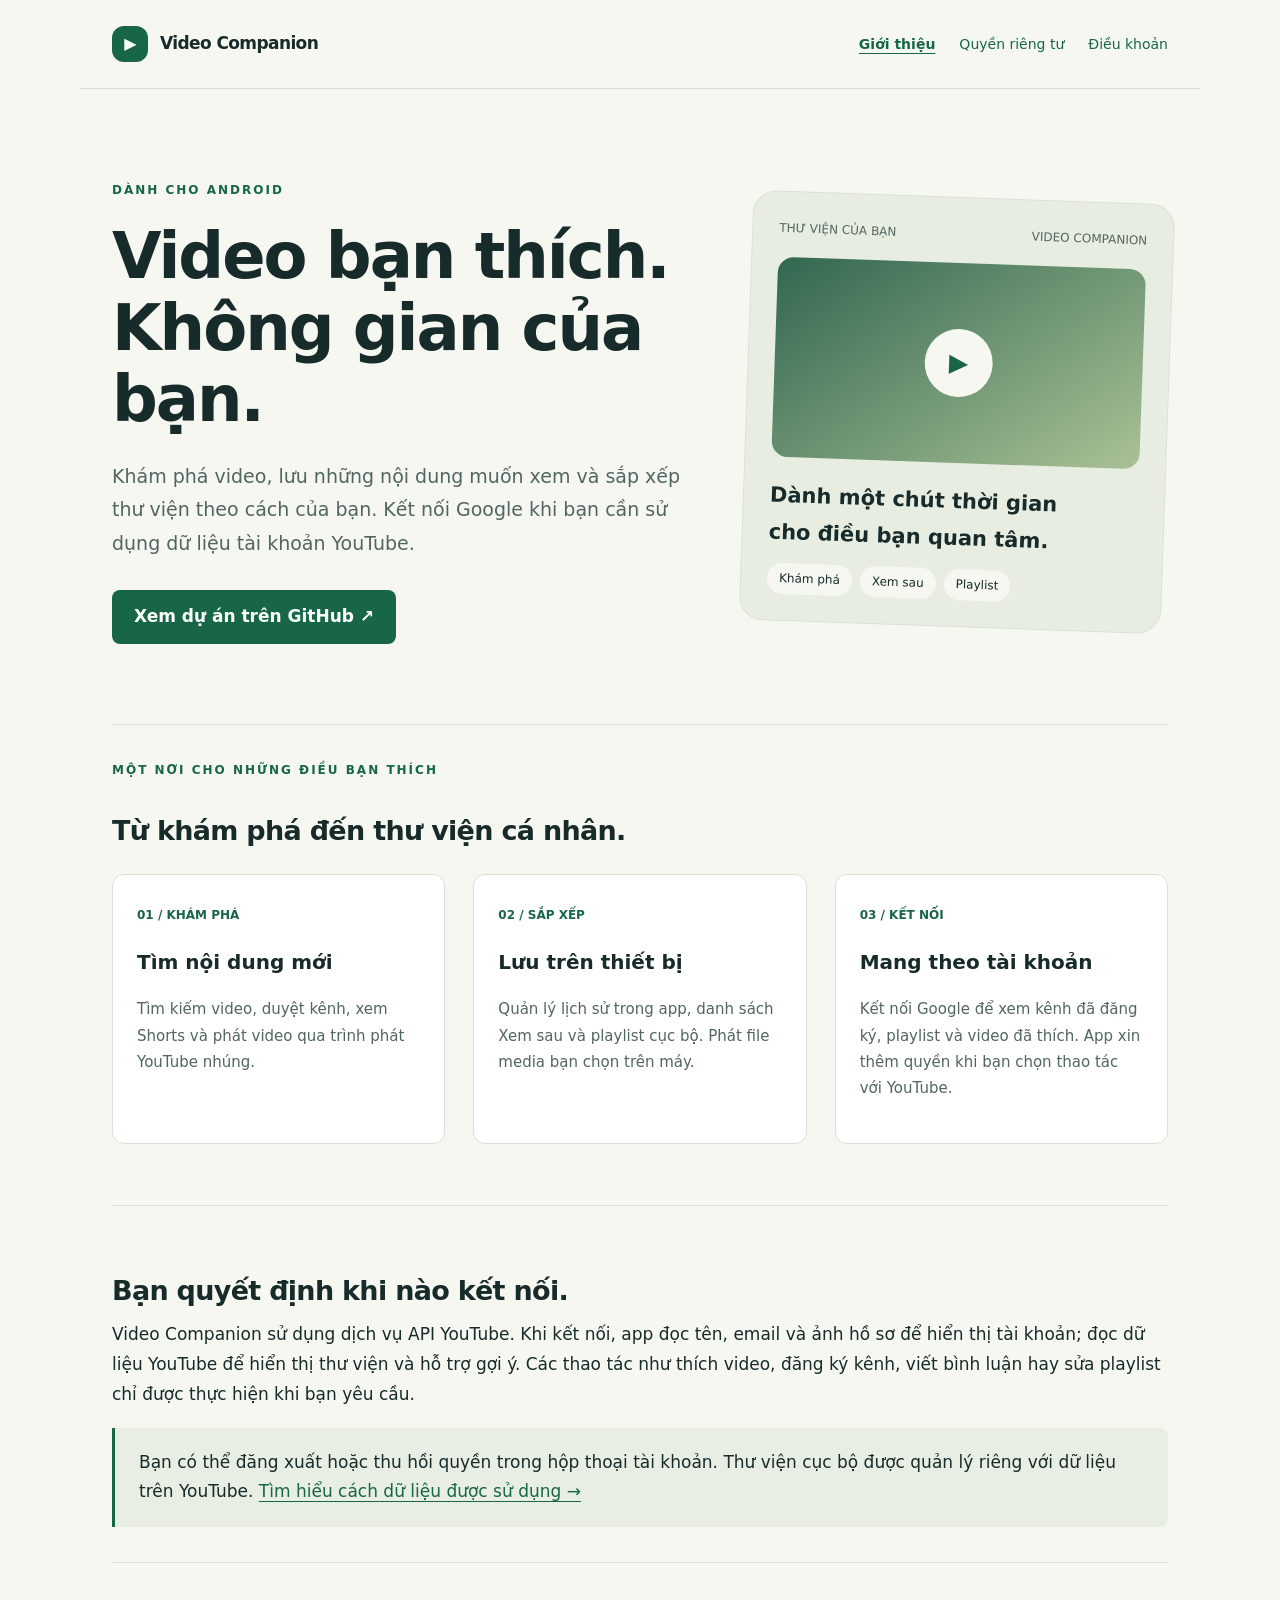
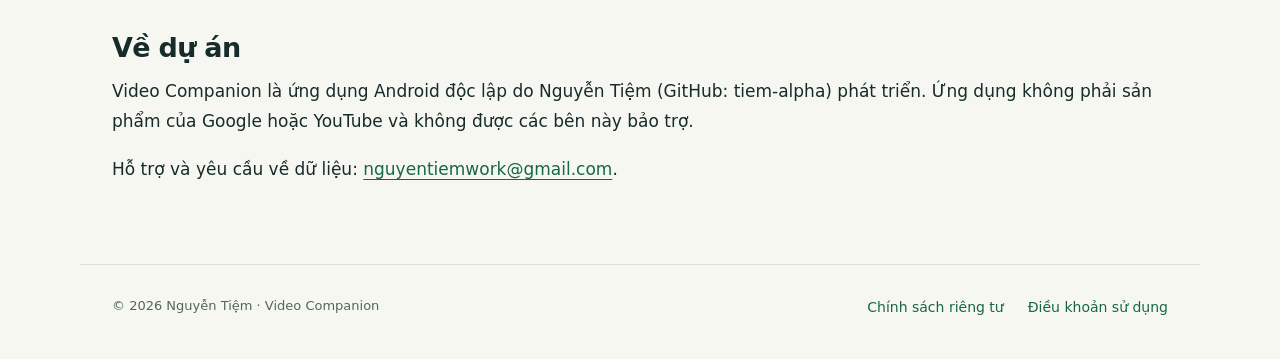
==== index.html @ b6ee3e66 "Publish Video Companion website and privacy information" ====
<!doctype html>
<html lang="vi">
<head>
  <meta charset="utf-8"><meta name="viewport" content="width=device-width, initial-scale=1">
  <title>Video Companion — Không gian video của bạn</title>
  <meta name="description" content="Video Companion cho Android: khám phá video, sắp xếp thư viện cá nhân và kết nối tài khoản YouTube theo lựa chọn của bạn.">
  <meta name="theme-color" content="#176747">
  <link rel="canonical" href="https://tiem-alpha.github.io/youtube/">
  <link rel="stylesheet" href="styles.css">
</head>
<body>
<a class="skip" href="#main">Đến nội dung</a>
<header><a class="brand" href="./"><span class="mark" aria-hidden="true">▶</span>Video Companion</a><nav aria-label="Điều hướng"><a href="./" aria-current="page">Giới thiệu</a><a href="privacy/">Quyền riêng tư</a><a href="terms/">Điều khoản</a></nav></header>
<main id="main">
  <section class="hero">
    <div><p class="eyebrow">Dành cho Android</p><h1>Video bạn thích.<br>Không gian của bạn.</h1><p class="lead">Khám phá video, lưu những nội dung muốn xem và sắp xếp thư viện theo cách của bạn. Kết nối Google khi bạn cần sử dụng dữ liệu tài khoản YouTube.</p><a class="button" href="https://github.com/tiem-alpha/youtube">Xem dự án trên GitHub ↗</a></div>
    <div class="visual" role="img" aria-label="Minh họa thư viện video với các mục Khám phá, Xem sau và Playlist; không phải ảnh chụp ứng dụng"><div class="visual-top"><span>THƯ VIỆN CỦA BẠN</span><span>VIDEO COMPANION</span></div><div class="screen"><span class="play">▶</span></div><div class="visual-title">Dành một chút thời gian<br>cho điều bạn quan tâm.</div><div class="pills"><span>Khám phá</span><span>Xem sau</span><span>Playlist</span></div></div>
  </section>
  <section class="section"><p class="eyebrow">Một nơi cho những điều bạn thích</p><h2>Từ khám phá đến thư viện cá nhân.</h2><div class="cards">
    <article class="card"><span class="number">01 / KHÁM PHÁ</span><h3>Tìm nội dung mới</h3><p>Tìm kiếm video, duyệt kênh, xem Shorts và phát video qua trình phát YouTube nhúng.</p></article>
    <article class="card"><span class="number">02 / SẮP XẾP</span><h3>Lưu trên thiết bị</h3><p>Quản lý lịch sử trong app, danh sách Xem sau và playlist cục bộ. Phát file media bạn chọn trên máy.</p></article>
    <article class="card"><span class="number">03 / KẾT NỐI</span><h3>Mang theo tài khoản</h3><p>Kết nối Google để xem kênh đã đăng ký, playlist và video đã thích. App xin thêm quyền khi bạn chọn thao tác với YouTube.</p></article>
  </div></section>
  <section class="section"><h2>Bạn quyết định khi nào kết nối.</h2><p>Video Companion sử dụng dịch vụ API YouTube. Khi kết nối, app đọc tên, email và ảnh hồ sơ để hiển thị tài khoản; đọc dữ liệu YouTube để hiển thị thư viện và hỗ trợ gợi ý. Các thao tác như thích video, đăng ký kênh, viết bình luận hay sửa playlist chỉ được thực hiện khi bạn yêu cầu.</p><div class="note">Bạn có thể đăng xuất hoặc thu hồi quyền trong hộp thoại tài khoản. Thư viện cục bộ được quản lý riêng với dữ liệu trên YouTube. <a href="privacy/">Tìm hiểu cách dữ liệu được sử dụng →</a></div></section>
  <section class="section"><h2>Về dự án</h2><p>Video Companion là ứng dụng Android độc lập do Nguyễn Tiệm (GitHub: tiem-alpha) phát triển. Ứng dụng không phải sản phẩm của Google hoặc YouTube và không được các bên này bảo trợ.</p><p class="contact">Hỗ trợ và yêu cầu về dữ liệu: <a href="mailto:nguyentiemwork@gmail.com">nguyentiemwork@gmail.com</a>.</p></section>
</main>
<footer><p>© 2026 Nguyễn Tiệm · Video Companion</p><nav aria-label="Liên kết cuối trang"><a href="privacy/">Chính sách riêng tư</a><a href="terms/">Điều khoản sử dụng</a></nav></footer>
</body></html>
---- styles.css ----
:root{color-scheme:light;--ink:#172b2a;--muted:#526660;--green:#176747;--paper:#f6f7f1;--line:#d9e1d7}*{box-sizing:border-box}body{margin:0;background:var(--paper);color:var(--ink);font:17px/1.75 system-ui,-apple-system,BlinkMacSystemFont,"Segoe UI",sans-serif}a{color:var(--green);text-underline-offset:4px}a:hover{color:#0b442d}a:focus-visible{outline:3px solid #bd7227;outline-offset:5px}header,main,footer{max-width:1120px;margin:auto;padding:26px 32px}header{display:flex;align-items:center;justify-content:space-between;gap:24px;border-bottom:1px solid var(--line)}.brand{font-weight:750;letter-spacing:-.6px;text-decoration:none;color:var(--ink);display:flex;align-items:center;gap:12px}.mark{display:inline-grid;place-items:center;background:var(--green);color:white;width:36px;height:36px;border-radius:12px;font-size:16px}nav{display:flex;gap:24px;flex-wrap:wrap;font-size:14px}nav a{text-decoration:none}nav a[aria-current=page]{text-decoration:underline;font-weight:700}.skip{position:absolute;left:16px;top:-100px;background:white;padding:10px}.skip:focus{top:10px;z-index:10}.hero{display:grid;grid-template-columns:1.35fr 1fr;align-items:center;gap:64px;padding:65px 0 80px}.eyebrow{font-size:12px;letter-spacing:2px;text-transform:uppercase;font-weight:750;color:var(--green)}h1{font-size:clamp(36px,5vw,64px);line-height:1.12;letter-spacing:-2px;margin:20px 0 24px;font-weight:650}h2{font-size:27px;line-height:1.3;letter-spacing:-.7px;margin:32px 0 12px}h3{font-size:20px;line-height:1.4}p{margin:0 0 18px}.lead{color:var(--muted);font-size:19px}.button{display:inline-block;background:var(--green);color:white;padding:12px 22px;border-radius:8px;text-decoration:none;font-weight:650;margin-top:12px}.button:hover{background:#104e35;color:white}.visual{border:1px solid var(--line);border-radius:24px;padding:26px;background:#e8ede2;transform:rotate(2deg)}.visual-top{display:flex;justify-content:space-between;font-size:12px;color:var(--muted);margin-bottom:18px}.screen{height:200px;border-radius:16px;background:linear-gradient(145deg,#316750,#aac196);display:grid;place-items:center}.play{width:68px;height:68px;display:grid;place-items:center;border-radius:50%;background:#f6f7f1;color:var(--green);font-size:25px}.visual-title{font-size:21px;font-weight:700;margin:20px 0 12px}.pills{display:flex;gap:8px;flex-wrap:wrap}.pills span{font-size:12px;padding:5px 12px;background:#f6f7f1;border-radius:20px}.section{border-top:1px solid var(--line);padding:35px 0}.cards{display:grid;grid-template-columns:repeat(3,1fr);gap:28px;margin:26px 0}.card{padding:24px;background:#fff;border:1px solid var(--line);border-radius:12px}.number{font-size:12px;color:var(--green);font-weight:700}.card p{color:var(--muted);font-size:15px}.note{background:#e8eee3;border-left:3px solid var(--green);padding:20px 24px;border-radius:0 8px 8px 0}.document{max-width:820px;padding-top:55px;padding-bottom:70px}.document h1{font-size:clamp(34px,5vw,48px)}.document h2{margin-top:38px}.meta{font-size:14px;color:var(--muted)}li{margin-bottom:10px}footer{border-top:1px solid var(--line);display:flex;justify-content:space-between;gap:24px;flex-wrap:wrap;font-size:13px;color:var(--muted);padding-top:30px;padding-bottom:40px}footer p{margin:0}.contact{overflow-wrap:anywhere}@media(max-width:740px){header,main,footer{padding-left:22px;padding-right:22px}header{align-items:flex-start;flex-direction:column;gap:16px}nav{gap:16px}.hero{grid-template-columns:1fr;gap:36px;padding:35px 0 50px}.visual{transform:none}.cards{grid-template-columns:1fr;gap:14px}h1{letter-spacing:-1.3px}.document{padding-top:30px}}
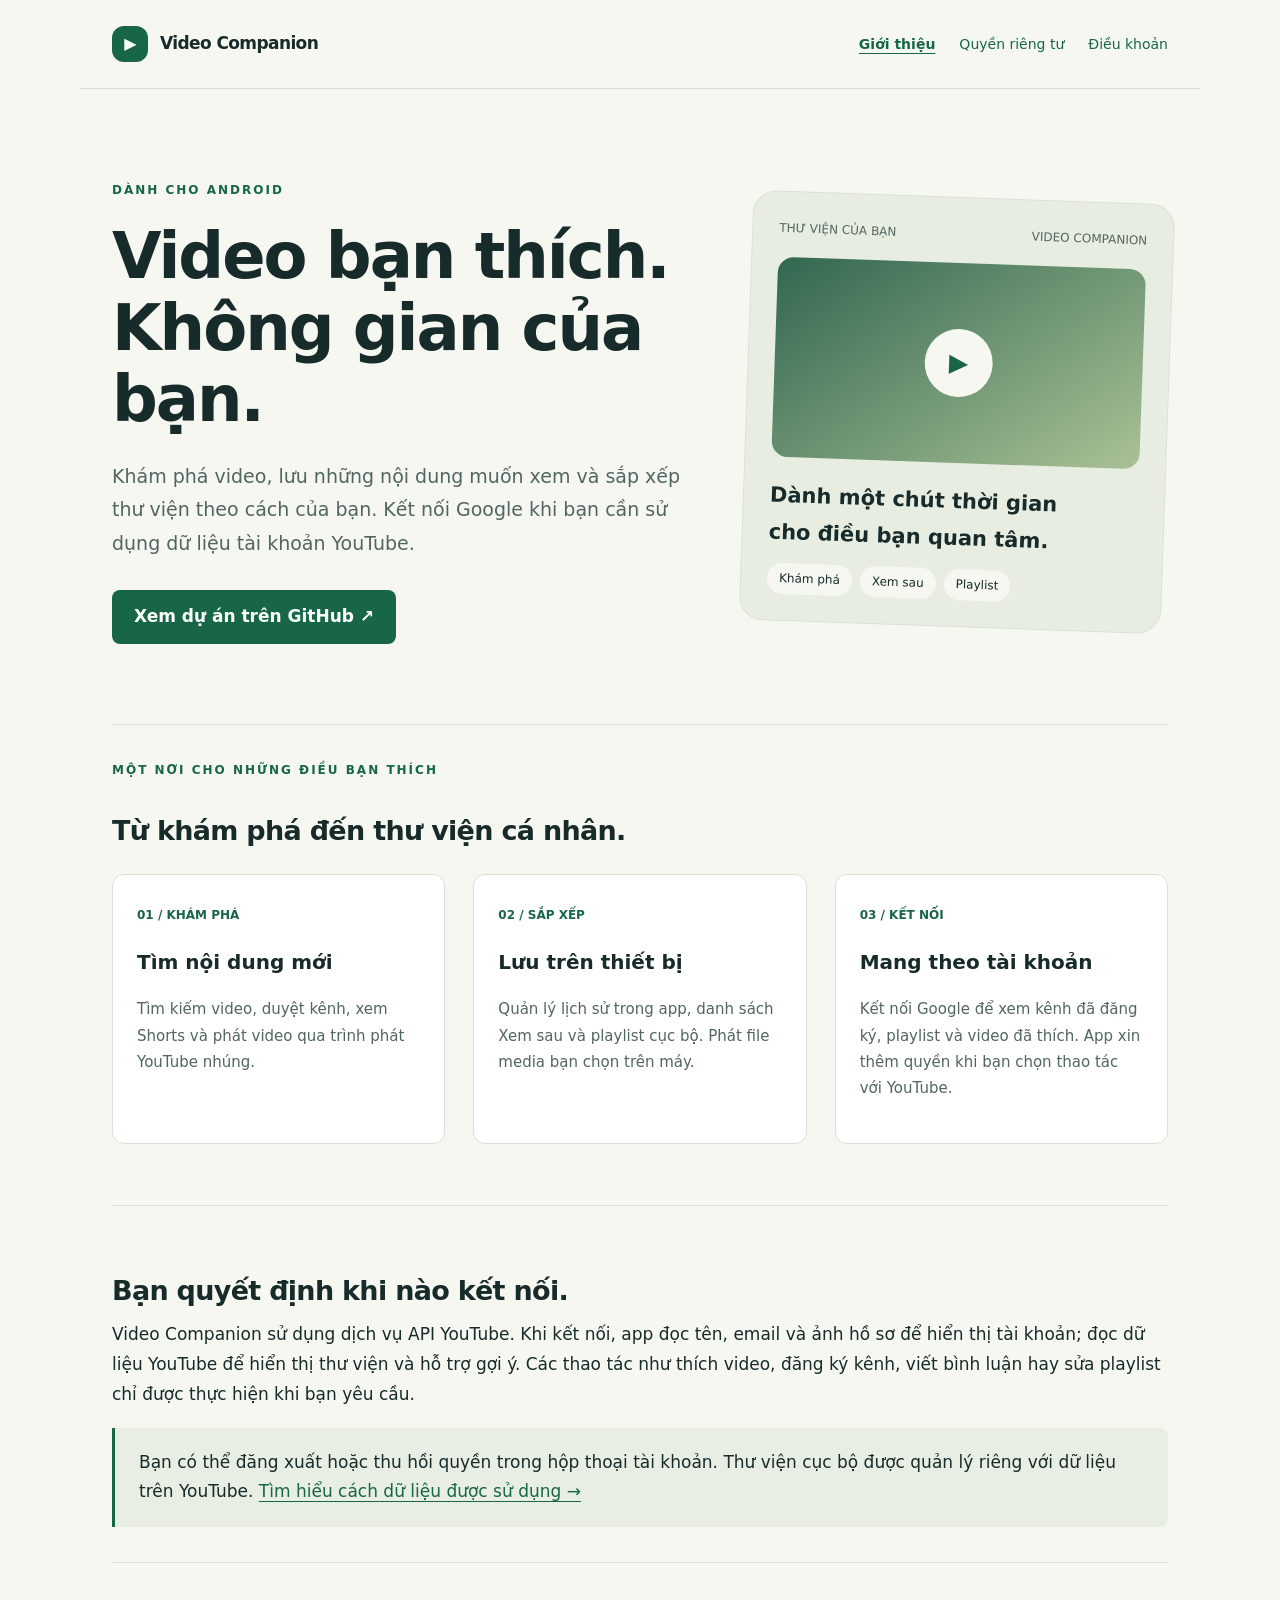
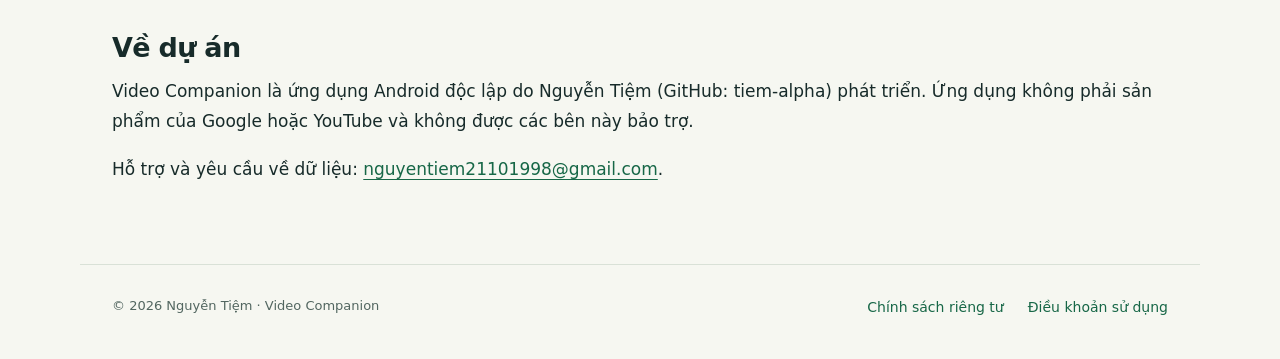
==== commit 98f7e4eb: "Update support email and developer name" ====
--- a/index.html
+++ b/index.html
@@ -22,7 +22,7 @@
     <article class="card"><span class="number">03 / KẾT NỐI</span><h3>Mang theo tài khoản</h3><p>Kết nối Google để xem kênh đã đăng ký, playlist và video đã thích. App xin thêm quyền khi bạn chọn thao tác với YouTube.</p></article>
   </div></section>
   <section class="section"><h2>Bạn quyết định khi nào kết nối.</h2><p>Video Companion sử dụng dịch vụ API YouTube. Khi kết nối, app đọc tên, email và ảnh hồ sơ để hiển thị tài khoản; đọc dữ liệu YouTube để hiển thị thư viện và hỗ trợ gợi ý. Các thao tác như thích video, đăng ký kênh, viết bình luận hay sửa playlist chỉ được thực hiện khi bạn yêu cầu.</p><div class="note">Bạn có thể đăng xuất hoặc thu hồi quyền trong hộp thoại tài khoản. Thư viện cục bộ được quản lý riêng với dữ liệu trên YouTube. <a href="privacy/">Tìm hiểu cách dữ liệu được sử dụng →</a></div></section>
-  <section class="section"><h2>Về dự án</h2><p>Video Companion là ứng dụng Android độc lập do Nguyễn Tiệm (GitHub: tiem-alpha) phát triển. Ứng dụng không phải sản phẩm của Google hoặc YouTube và không được các bên này bảo trợ.</p><p class="contact">Hỗ trợ và yêu cầu về dữ liệu: <a href="mailto:nguyentiemwork@gmail.com">nguyentiemwork@gmail.com</a>.</p></section>
+  <section class="section"><h2>Về dự án</h2><p>Video Companion là ứng dụng Android độc lập do Nguyễn Tiệm (GitHub: tiem-alpha) phát triển. Ứng dụng không phải sản phẩm của Google hoặc YouTube và không được các bên này bảo trợ.</p><p class="contact">Hỗ trợ và yêu cầu về dữ liệu: <a href="mailto:nguyentiem21101998@gmail.com">nguyentiem21101998@gmail.com</a>.</p></section>
 </main>
 <footer><p>© 2026 Nguyễn Tiệm · Video Companion</p><nav aria-label="Liên kết cuối trang"><a href="privacy/">Chính sách riêng tư</a><a href="terms/">Điều khoản sử dụng</a></nav></footer>
 </body></html>
--- a/styles.css
+++ b/styles.css
@@ -1 +1 @@
-:root{color-scheme:light;--ink:#172b2a;--muted:#526660;--green:#176747;--paper:#f6f7f1;--line:#d9e1d7}*{box-sizing:border-box}body{margin:0;background:var(--paper);color:var(--ink);font:17px/1.75 system-ui,-apple-system,BlinkMacSystemFont,"Segoe UI",sans-serif}a{color:var(--green);text-underline-offset:4px}a:hover{color:#0b442d}a:focus-visible{outline:3px solid #bd7227;outline-offset:5px}header,main,footer{max-width:1120px;margin:auto;padding:26px 32px}header{display:flex;align-items:center;justify-content:space-between;gap:24px;border-bottom:1px solid var(--line)}.brand{font-weight:750;letter-spacing:-.6px;text-decoration:none;color:var(--ink);display:flex;align-items:center;gap:12px}.mark{display:inline-grid;place-items:center;background:var(--green);color:white;width:36px;height:36px;border-radius:12px;font-size:16px}nav{display:flex;gap:24px;flex-wrap:wrap;font-size:14px}nav a{text-decoration:none}nav a[aria-current=page]{text-decoration:underline;font-weight:700}.skip{position:absolute;left:16px;top:-100px;background:white;padding:10px}.skip:focus{top:10px;z-index:10}.hero{display:grid;grid-template-columns:1.35fr 1fr;align-items:center;gap:64px;padding:65px 0 80px}.eyebrow{font-size:12px;letter-spacing:2px;text-transform:uppercase;font-weight:750;color:var(--green)}h1{font-size:clamp(36px,5vw,64px);line-height:1.12;letter-spacing:-2px;margin:20px 0 24px;font-weight:650}h2{font-size:27px;line-height:1.3;letter-spacing:-.7px;margin:32px 0 12px}h3{font-size:20px;line-height:1.4}p{margin:0 0 18px}.lead{color:var(--muted);font-size:19px}.button{display:inline-block;background:var(--green);color:white;padding:12px 22px;border-radius:8px;text-decoration:none;font-weight:650;margin-top:12px}.button:hover{background:#104e35;color:white}.visual{border:1px solid var(--line);border-radius:24px;padding:26px;background:#e8ede2;transform:rotate(2deg)}.visual-top{display:flex;justify-content:space-between;font-size:12px;color:var(--muted);margin-bottom:18px}.screen{height:200px;border-radius:16px;background:linear-gradient(145deg,#316750,#aac196);display:grid;place-items:center}.play{width:68px;height:68px;display:grid;place-items:center;border-radius:50%;background:#f6f7f1;color:var(--green);font-size:25px}.visual-title{font-size:21px;font-weight:700;margin:20px 0 12px}.pills{display:flex;gap:8px;flex-wrap:wrap}.pills span{font-size:12px;padding:5px 12px;background:#f6f7f1;border-radius:20px}.section{border-top:1px solid var(--line);padding:35px 0}.cards{display:grid;grid-template-columns:repeat(3,1fr);gap:28px;margin:26px 0}.card{padding:24px;background:#fff;border:1px solid var(--line);border-radius:12px}.number{font-size:12px;color:var(--green);font-weight:700}.card p{color:var(--muted);font-size:15px}.note{background:#e8eee3;border-left:3px solid var(--green);padding:20px 24px;border-radius:0 8px 8px 0}.document{max-width:820px;padding-top:55px;padding-bottom:70px}.document h1{font-size:clamp(34px,5vw,48px)}.document h2{margin-top:38px}.meta{font-size:14px;color:var(--muted)}li{margin-bottom:10px}footer{border-top:1px solid var(--line);display:flex;justify-content:space-between;gap:24px;flex-wrap:wrap;font-size:13px;color:var(--muted);padding-top:30px;padding-bottom:40px}footer p{margin:0}.contact{overflow-wrap:anywhere}@media(max-width:740px){header,main,footer{padding-left:22px;padding-right:22px}header{align-items:flex-start;flex-direction:column;gap:16px}nav{gap:16px}.hero{grid-template-columns:1fr;gap:36px;padding:35px 0 50px}.visual{transform:none}.cards{grid-template-columns:1fr;gap:14px}h1{letter-spacing:-1.3px}.document{padding-top:30px}}
+:root{color-scheme:light;--ink:#172b2a;--muted:#526660;--green:#176747;--paper:#f6f7f1;--line:#d9e1d7}*{box-sizing:border-box}body{margin:0;background:var(--paper);color:var(--ink);font:17px/1.75 system-ui,-apple-system,BlinkMacSystemFont,"Segoe UI",sans-serif}a{color:var(--green);text-underline-offset:4px}a:hover{color:#0b442d}a:focus-visible{outline:3px solid #bd7227;outline-offset:5px}header,main,footer{max-width:1120px;margin:auto;padding:26px 32px}header{display:flex;align-items:center;justify-content:space-between;gap:24px;border-bottom:1px solid var(--line)}.brand{font-weight:750;letter-spacing:-.6px;text-decoration:none;color:var(--ink);display:flex;align-items:center;gap:12px}.mark{display:inline-grid;place-items:center;background:var(--green);color:white;width:36px;height:36px;border-radius:12px;font-size:16px}nav{display:flex;gap:24px;flex-wrap:wrap;font-size:14px}nav a{text-decoration:none}nav a[aria-current=page]{text-decoration:underline;font-weight:700}.skip{position:absolute;left:16px;top:-100px;background:white;padding:10px}.skip:focus{top:10px;z-index:10}.hero{display:grid;grid-template-columns:1.35fr 1fr;align-items:center;gap:64px;padding:65px 0 80px}.eyebrow{font-size:12px;letter-spacing:2px;text-transform:uppercase;font-weight:750;color:var(--green)}h1{font-size:clamp(36px,5vw,64px);line-height:1.12;letter-spacing:-2px;margin:20px 0 24px;font-weight:650}h2{font-size:27px;line-height:1.3;letter-spacing:-.7px;margin:32px 0 12px}h3{font-size:20px;line-height:1.4}p{margin:0 0 18px}.lead{color:var(--muted);font-size:19px}.button{display:inline-block;background:var(--green);color:white;padding:12px 22px;border-radius:8px;text-decoration:none;font-weight:650;margin-top:12px}.button:hover{background:#104e35;color:white}.visual{border:1px solid var(--line);border-radius:24px;padding:26px;background:#e8ede2;transform:rotate(2deg)}.visual-top{display:flex;flex-wrap:wrap;gap:8px;justify-content:space-between;font-size:12px;color:var(--muted);margin-bottom:18px}.screen{height:200px;border-radius:16px;background:linear-gradient(145deg,#316750,#aac196);display:grid;place-items:center}.play{width:68px;height:68px;display:grid;place-items:center;border-radius:50%;background:#f6f7f1;color:var(--green);font-size:25px}.visual-title{font-size:21px;font-weight:700;margin:20px 0 12px}.pills{display:flex;gap:8px;flex-wrap:wrap}.pills span{font-size:12px;padding:5px 12px;background:#f6f7f1;border-radius:20px}.section{border-top:1px solid var(--line);padding:35px 0}.cards{display:grid;grid-template-columns:repeat(3,1fr);gap:28px;margin:26px 0}.card{padding:24px;background:#fff;border:1px solid var(--line);border-radius:12px}.number{font-size:12px;color:var(--green);font-weight:700}.card p{color:var(--muted);font-size:15px}.note{background:#e8eee3;border-left:3px solid var(--green);padding:20px 24px;border-radius:0 8px 8px 0}.document{max-width:820px;padding-top:55px;padding-bottom:70px}.document h1{font-size:clamp(34px,5vw,48px)}.document h2{margin-top:38px}.meta{font-size:14px;color:var(--muted)}li{margin-bottom:10px}footer{border-top:1px solid var(--line);display:flex;justify-content:space-between;gap:24px;flex-wrap:wrap;font-size:13px;color:var(--muted);padding-top:30px;padding-bottom:40px}footer p{margin:0}.contact{overflow-wrap:anywhere}@media(max-width:740px){header,main,footer{padding-left:22px;padding-right:22px}header{align-items:flex-start;flex-direction:column;gap:16px}nav{gap:16px}.hero{grid-template-columns:minmax(0,1fr);gap:36px;padding:35px 0 50px}.visual{transform:none}.cards{grid-template-columns:1fr;gap:14px}h1{letter-spacing:-1.3px}.document{padding-top:30px}}
